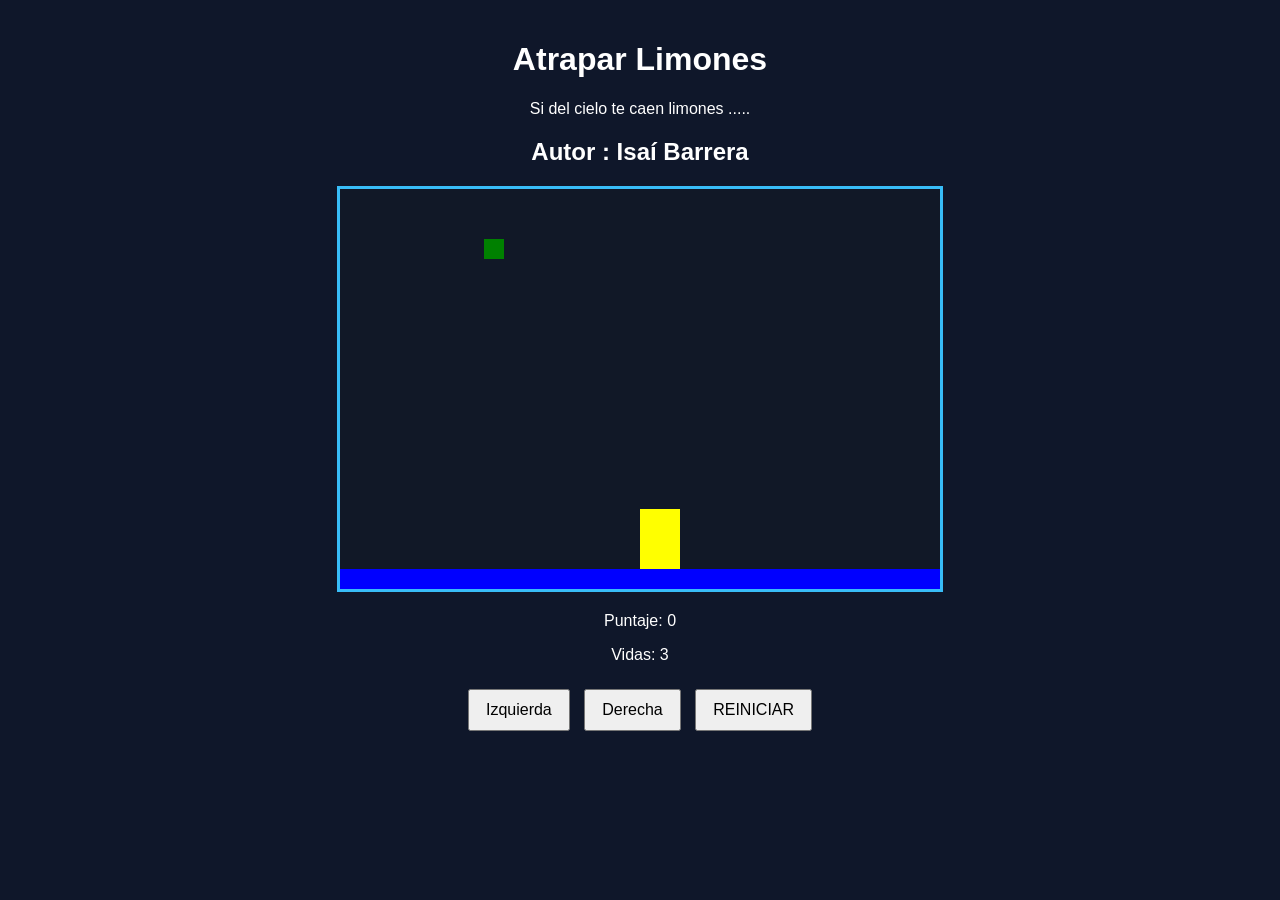
==== juego_limones/index.html @ eafaca64 "renombrar index.html" ====
<!DOCTYPE html>
<html>
<head>
  <title>Caza Limones</title>
  <link rel="stylesheet" href="limones.css"/> 
  <script src="utils.js"></script>
 
</head>
<body onload="iniciar();">
  <div class="contenedor">
    <h1>Atrapar Limones</h1>
    <p>Si del cielo te caen limones ..... </p>
    <h2> Autor : Isaí Barrera</h2>
    <canvas id="areaJuego" width="600" height="400"> </canvas>
    <div class="panel">
      <p>Puntaje: <span id="txtPuntaje">0</span></p>
      <p>Vidas: <span id="txtVidas">3</span></p>

    </div>
    <div class="botones">
      <button onclick="moverIzquierda();"> Izquierda </button>
      <button onclick="moverDerecha();">Derecha</button>
      <button onclick="reiniciar()">REINICIAR</button>
      
    </div>
  </div>
  <script src="limones.js"></script>
  

</body>
</html>
---- juego_limones/limones.css ----
body {
  font-family: Arial, sans-serif;
  background-color: #0f172a;
  color: white;
  text-align: center;
  margin: 0;
  padding: 20px;
}

.contenedor {
  max-width: 800px;
  margin: 0 auto;
}

canvas {
  background-color: #111827;
  border: 3px solid #38bdf8;
  display: block;
  margin: 20px auto;
}

.panel {
  margin: 20px 0;
}

.botones button {
  margin: 5px;
  padding: 10px 16px;
  font-size: 16px;
  cursor: pointer;
}
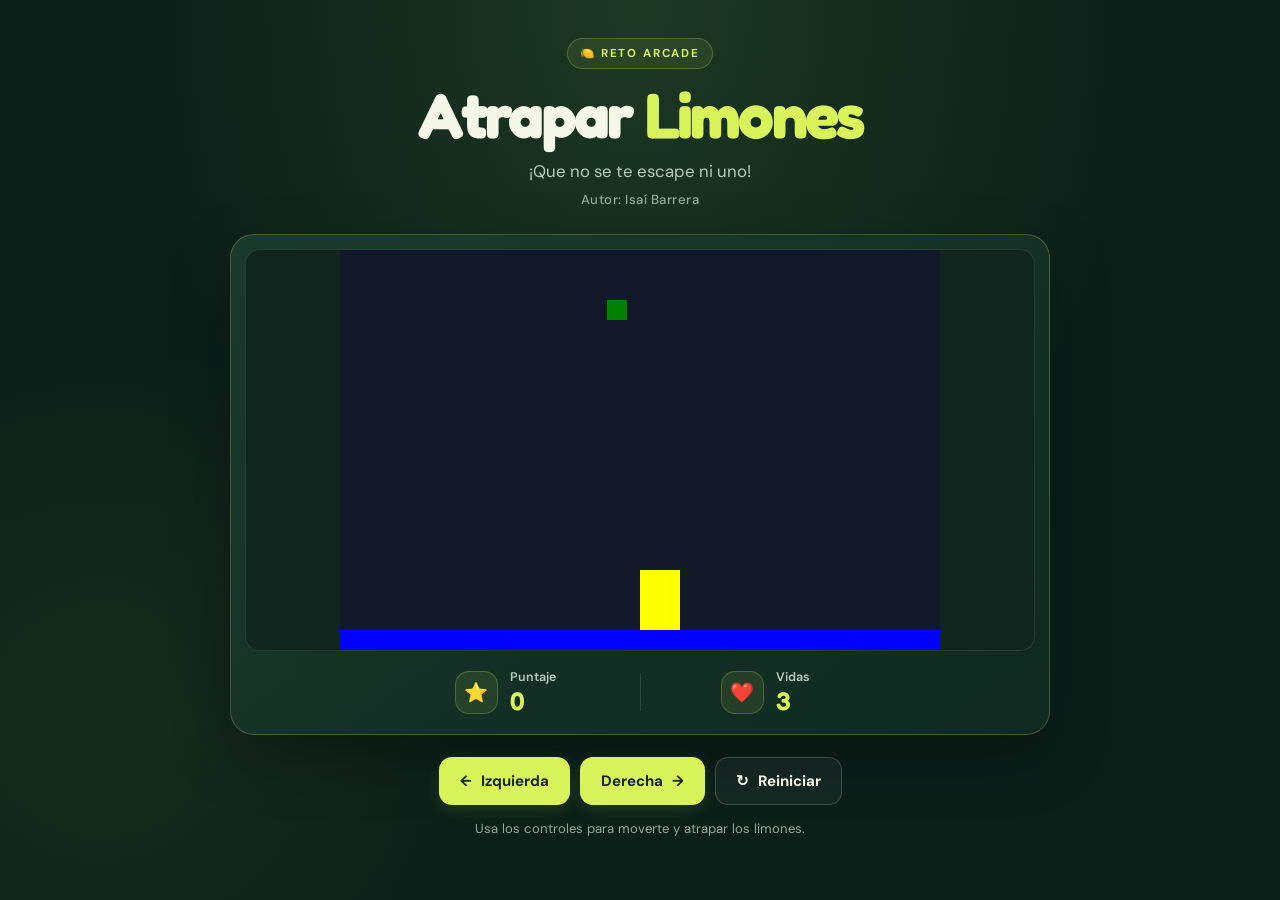
==== commit 6014017c: "modificacion mejora en los estilos visuales" ====
--- a/juego_limones/index.html
+++ b/juego_limones/index.html
@@ -1,31 +1,60 @@
 <!DOCTYPE html>
-<html>
+<html lang="es">
 <head>
+  <meta charset="UTF-8">
+  <meta name="viewport" content="width=device-width, initial-scale=1.0">
+  <meta name="theme-color" content="#102a22">
   <title>Caza Limones</title>
-  <link rel="stylesheet" href="limones.css"/> 
+  <link rel="stylesheet" href="limones.css">
   <script src="utils.js"></script>
- 
 </head>
 <body onload="iniciar();">
-  <div class="contenedor">
-    <h1>Atrapar Limones</h1>
-    <p>Si del cielo te caen limones ..... </p>
-    <h2> Autor : Isaí Barrera</h2>
-    <canvas id="areaJuego" width="600" height="400"> </canvas>
-    <div class="panel">
-      <p>Puntaje: <span id="txtPuntaje">0</span></p>
-      <p>Vidas: <span id="txtVidas">3</span></p>
+  <main class="contenedor">
+    <header class="encabezado">
+      <div class="etiqueta">🍋 RETO ARCADE</div>
+      <h1>Atrapar <span>Limones</span></h1>
+      <p class="subtitulo">¡Que no se te escape ni uno!</p>
+      <h2>Autor: Isaí Barrera</h2>
+    </header>
 
-    </div>
-    <div class="botones">
-      <button onclick="moverIzquierda();"> Izquierda </button>
-      <button onclick="moverDerecha();">Derecha</button>
-      <button onclick="reiniciar()">REINICIAR</button>
-      
-    </div>
-  </div>
+    <section class="zona-juego" aria-label="Zona de juego">
+      <div class="marco-canvas">
+        <canvas id="areaJuego" width="600" height="400">
+          Tu navegador no admite el elemento canvas.
+        </canvas>
+      </div>
+      <div class="panel" aria-label="Marcador del juego">
+        <div class="dato">
+          <span class="dato-icono" aria-hidden="true">⭐</span>
+          <div>
+            <p class="dato-titulo">Puntaje</p>
+            <p class="dato-valor"><span id="txtPuntaje">0</span></p>
+          </div>
+        </div>
+        <div class="separador" aria-hidden="true"></div>
+        <div class="dato">
+          <span class="dato-icono" aria-hidden="true">❤️</span>
+          <div>
+            <p class="dato-titulo">Vidas</p>
+            <p class="dato-valor"><span id="txtVidas">3</span></p>
+          </div>
+        </div>
+      </div>
+    </section>
+
+    <nav class="botones" aria-label="Controles del juego">
+      <button class="boton boton-mover" type="button" onclick="moverIzquierda();">
+        <span aria-hidden="true">←</span> Izquierda
+      </button>
+      <button class="boton boton-mover" type="button" onclick="moverDerecha();">
+        Derecha <span aria-hidden="true">→</span>
+      </button>
+      <button class="boton boton-reiniciar" type="button" onclick="reiniciar()">
+        <span aria-hidden="true">↻</span> Reiniciar
+      </button>
+    </nav>
+    <p class="ayuda">Usa los controles para moverte y atrapar los limones.</p>
+  </main>
   <script src="limones.js"></script>
-  
-
 </body>
-</html>+</html>
--- a/juego_limones/limones.css
+++ b/juego_limones/limones.css
@@ -1,31 +1,276 @@
+@import url('https://fonts.googleapis.com/css2?family=DM+Sans:wght@400;500;600;700&family=Fredoka:wght@500;600;700&display=swap');
+
+:root {
+  color-scheme: dark;
+  --fondo: #0b1f19;
+  --superficie: #132d24;
+  --superficie-clara: #1b3b2e;
+  --texto: #f5f7e9;
+  --texto-suave: #b8cbbd;
+  --limon: #d9f45b;
+  --limon-hover: #e8ff80;
+  --borde: rgba(217, 244, 91, 0.22);
+  --sombra: 0 22px 60px rgba(0, 0, 0, 0.28);
+}
+
+* {
+  box-sizing: border-box;
+}
+
 body {
-  font-family: Arial, sans-serif;
-  background-color: #0f172a;
-  color: white;
+  min-height: 100vh;
+  margin: 0;
+  padding: 38px 20px;
+  font-family: 'DM Sans', Arial, sans-serif;
+  color: var(--texto);
   text-align: center;
-  margin: 0;
-  padding: 20px;
+  background:
+    radial-gradient(ellipse at 50% 0%, rgba(91, 145, 70, 0.22), transparent 55%),
+    radial-gradient(circle at 8% 80%, rgba(217, 244, 91, 0.06), transparent 28%),
+    var(--fondo);
 }
 
 .contenedor {
-  max-width: 800px;
+  width: min(100%, 820px);
   margin: 0 auto;
 }
 
+.encabezado {
+  margin-bottom: 26px;
+}
+
+.etiqueta {
+  display: inline-flex;
+  align-items: center;
+  gap: 7px;
+  margin-bottom: 12px;
+  padding: 7px 12px;
+  border: 1px solid var(--borde);
+  border-radius: 999px;
+  background: rgba(217, 244, 91, 0.08);
+  color: var(--limon);
+  font-size: 0.72rem;
+  font-weight: 700;
+  letter-spacing: 0.16em;
+}
+
+h1 {
+  margin: 0;
+  font-family: 'Fredoka', 'Trebuchet MS', sans-serif;
+  font-size: clamp(2.4rem, 7vw, 4rem);
+  font-weight: 700;
+  letter-spacing: -0.045em;
+  line-height: 1.05;
+}
+
+h1 span {
+  color: var(--limon);
+}
+
+.subtitulo {
+  margin: 12px 0 9px;
+  color: var(--texto-suave);
+  font-size: 1.05rem;
+}
+
+h2 {
+  margin: 0;
+  color: #8fa99a;
+  font-size: 0.82rem;
+  font-weight: 500;
+  letter-spacing: 0.04em;
+}
+
+.zona-juego {
+  overflow: hidden;
+  padding: 14px;
+  border: 1px solid var(--borde);
+  border-radius: 24px;
+  background: linear-gradient(145deg, rgba(27, 59, 46, 0.94), rgba(16, 42, 33, 0.96));
+  box-shadow: var(--sombra);
+}
+
+.marco-canvas {
+  overflow: hidden;
+  border: 1px solid rgba(255, 255, 255, 0.1);
+  border-radius: 15px;
+  background: #10251d;
+  line-height: 0;
+}
+
 canvas {
+  display: block;
+  width: 100%;
+  height: auto;
+  max-width: 600px;
+  margin: 0 auto;
   background-color: #111827;
-  border: 3px solid #38bdf8;
-  display: block;
-  margin: 20px auto;
 }
 
 .panel {
-  margin: 20px 0;
-}
-
-.botones button {
-  margin: 5px;
-  padding: 10px 16px;
-  font-size: 16px;
+  display: flex;
+  align-items: center;
+  justify-content: center;
+  gap: clamp(24px, 8vw, 80px);
+  margin: 0;
+  padding: 18px 12px 5px;
+}
+
+.dato {
+  display: flex;
+  align-items: center;
+  gap: 12px;
+  min-width: 105px;
+  text-align: left;
+}
+
+.dato-icono {
+  display: grid;
+  width: 43px;
+  height: 43px;
+  place-items: center;
+  border: 1px solid var(--borde);
+  border-radius: 14px;
+  background: rgba(217, 244, 91, 0.09);
+  font-size: 1.2rem;
+}
+
+.dato-titulo {
+  margin: 0 0 2px;
+  color: var(--texto-suave);
+  font-size: 0.78rem;
+  font-weight: 600;
+}
+
+.dato-valor {
+  margin: 0;
+  color: var(--limon);
+  font-family: 'Fredoka', 'Trebuchet MS', sans-serif;
+  font-size: 1.6rem;
+  font-weight: 600;
+  line-height: 1.1;
+}
+
+.separador {
+  width: 1px;
+  height: 38px;
+  background: rgba(255, 255, 255, 0.12);
+}
+
+.botones {
+  display: flex;
+  flex-wrap: wrap;
+  justify-content: center;
+  gap: 10px;
+  margin-top: 22px;
+}
+
+.boton {
+  display: inline-flex;
+  align-items: center;
+  justify-content: center;
+  gap: 9px;
+  min-height: 48px;
+  padding: 0 20px;
+  border: 1px solid transparent;
+  border-radius: 13px;
+  font: inherit;
+  font-size: 0.94rem;
+  font-weight: 700;
   cursor: pointer;
-}+  transition: transform 160ms ease, background-color 160ms ease, border-color 160ms ease, box-shadow 160ms ease;
+}
+
+.boton:hover {
+  transform: translateY(-2px);
+}
+
+.boton:active {
+  transform: translateY(0);
+}
+
+.boton:focus-visible {
+  outline: 3px solid #fff;
+  outline-offset: 3px;
+}
+
+.boton-mover {
+  color: #172617;
+  background: var(--limon);
+  box-shadow: 0 5px 16px rgba(217, 244, 91, 0.12);
+}
+
+.boton-mover:hover {
+  background: var(--limon-hover);
+  box-shadow: 0 8px 22px rgba(217, 244, 91, 0.2);
+}
+
+.boton-reiniciar {
+  border-color: rgba(255, 255, 255, 0.17);
+  color: var(--texto);
+  background: rgba(255, 255, 255, 0.045);
+}
+
+.boton-reiniciar:hover {
+  border-color: var(--borde);
+  background: rgba(217, 244, 91, 0.08);
+}
+
+.ayuda {
+  margin: 15px 0 0;
+  color: #8fa99a;
+  font-size: 0.82rem;
+}
+
+@media (max-width: 520px) {
+  body {
+    padding: 26px 12px;
+  }
+
+  .encabezado {
+    margin-bottom: 20px;
+  }
+
+  .zona-juego {
+    padding: 9px;
+    border-radius: 18px;
+  }
+
+  .panel {
+    gap: 20px;
+    padding-top: 14px;
+  }
+
+  .dato {
+    min-width: 0;
+    gap: 8px;
+  }
+
+  .dato-icono {
+    width: 37px;
+    height: 37px;
+    border-radius: 11px;
+    font-size: 1rem;
+  }
+
+  .dato-valor {
+    font-size: 1.4rem;
+  }
+
+  .botones {
+    gap: 8px;
+    margin-top: 16px;
+  }
+
+  .boton {
+    min-height: 44px;
+    padding: 0 13px;
+    font-size: 0.85rem;
+  }
+}
+
+@media (prefers-reduced-motion: reduce) {
+  .boton {
+    transition: none;
+  }
+}
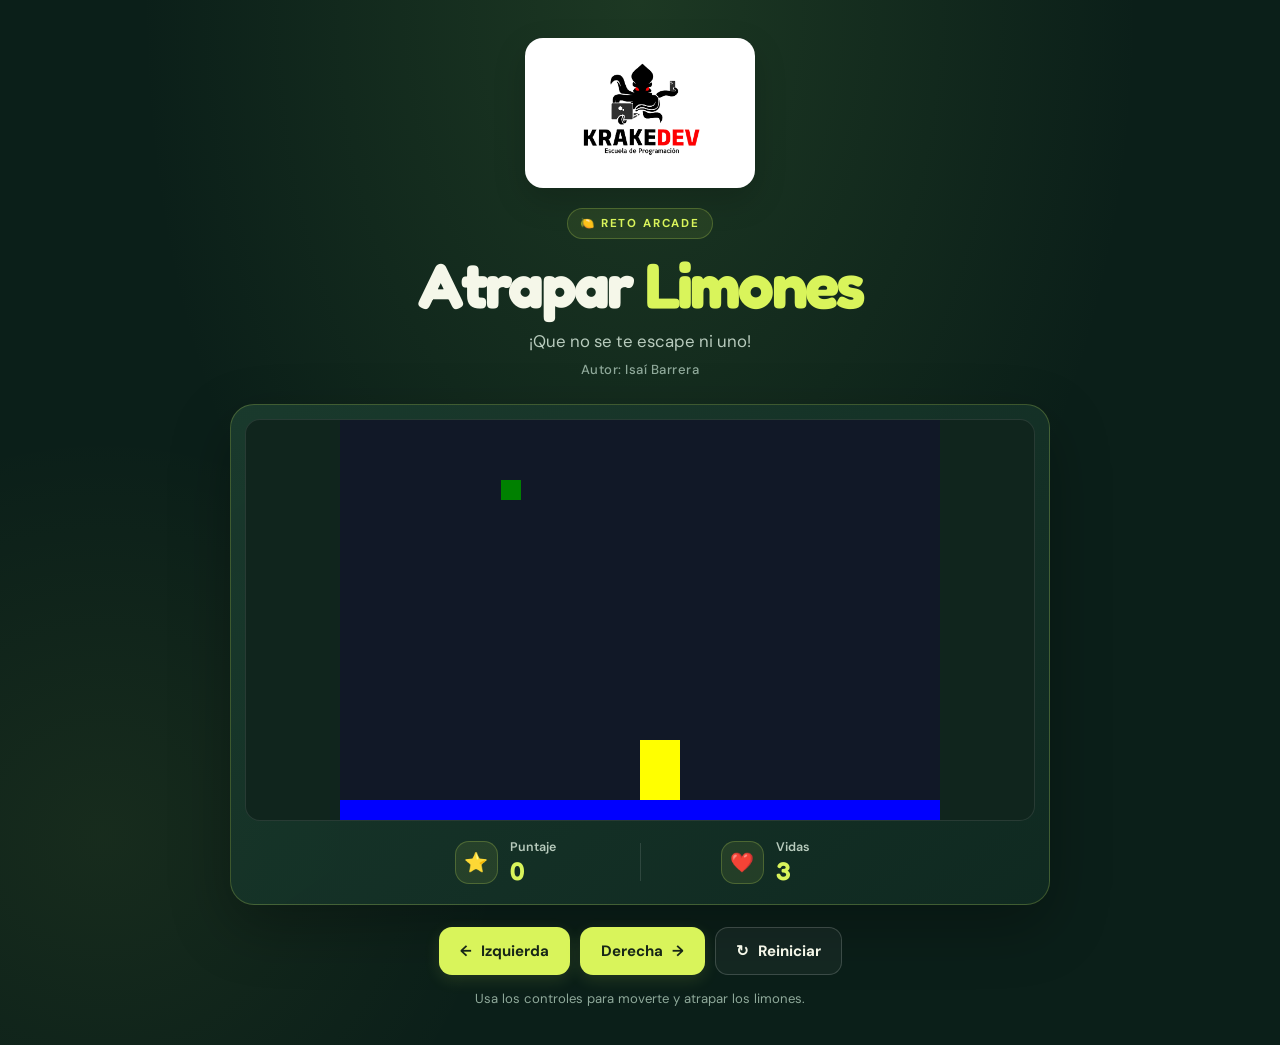
==== commit 47a554f9: "MEJORA en la presentacion con chat gpt se agrego logos" ====
--- a/juego_limones/index.html
+++ b/juego_limones/index.html
@@ -11,6 +11,13 @@
 <body onload="iniciar();">
   <main class="contenedor">
     <header class="encabezado">
+      <div class="marca">
+       <img
+       class="logo-krakedev"
+       src="LogoKrakeDev.png"
+       alt="KRAKEDEV - Escuela de Programación"
+       >
+    </div>
       <div class="etiqueta">🍋 RETO ARCADE</div>
       <h1>Atrapar <span>Limones</span></h1>
       <p class="subtitulo">¡Que no se te escape ni uno!</p>
--- a/juego_limones/limones.css
+++ b/juego_limones/limones.css
@@ -274,3 +274,37 @@
     transition: none;
   }
 }
+
+/* Logo KRAKEDEV */
+.marca {
+  display: flex;
+  justify-content: center;
+  margin: 0 auto 20px;
+}
+
+.logo-krakedev {
+  display: block;
+  width: clamp(150px, 32vw, 230px);
+  height: auto;
+  max-height: 150px;
+  object-fit: contain;
+  padding: 10px 16px;
+  background-color: #ffffff;
+  border: 1px solid rgba(255, 255, 255, 0.12);
+  border-radius: 18px;
+  box-shadow: 0 12px 32px rgba(0, 0, 0, 0.18);
+}
+
+/* Adaptación para celulares */
+@media (max-width: 520px) {
+  .marca {
+    margin-bottom: 16px;
+  }
+
+  .logo-krakedev {
+    width: 170px;
+    max-height: 112px;
+    padding: 8px 12px;
+    border-radius: 14px;
+  }
+}
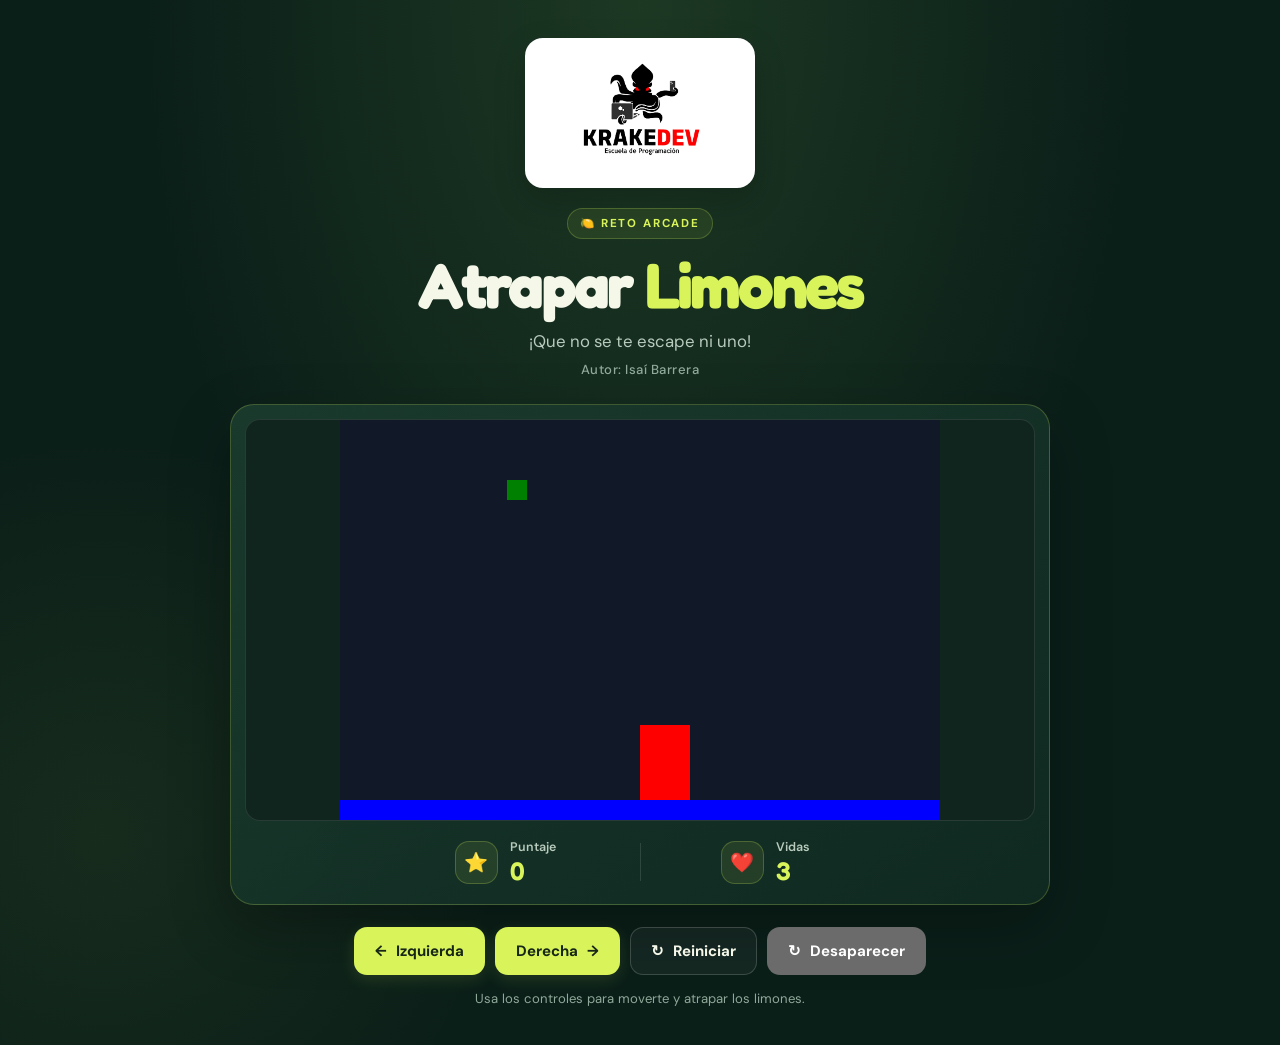
==== commit 3d536c54: "Cambio color y tamaño personaje, y boton desaparecer personaje" ====
--- a/juego_limones/index.html
+++ b/juego_limones/index.html
@@ -59,6 +59,10 @@
       <button class="boton boton-reiniciar" type="button" onclick="reiniciar()">
         <span aria-hidden="true">↻</span> Reiniciar
       </button>
+      <button class="boton boton-desaparecer" type="button" onclick="desaparecerPersonaje()">
+        <span aria-hidden="true">↻</span> Desaparecer
+      </button>
+
     </nav>
     <p class="ayuda">Usa los controles para moverte y atrapar los limones.</p>
   </main>
